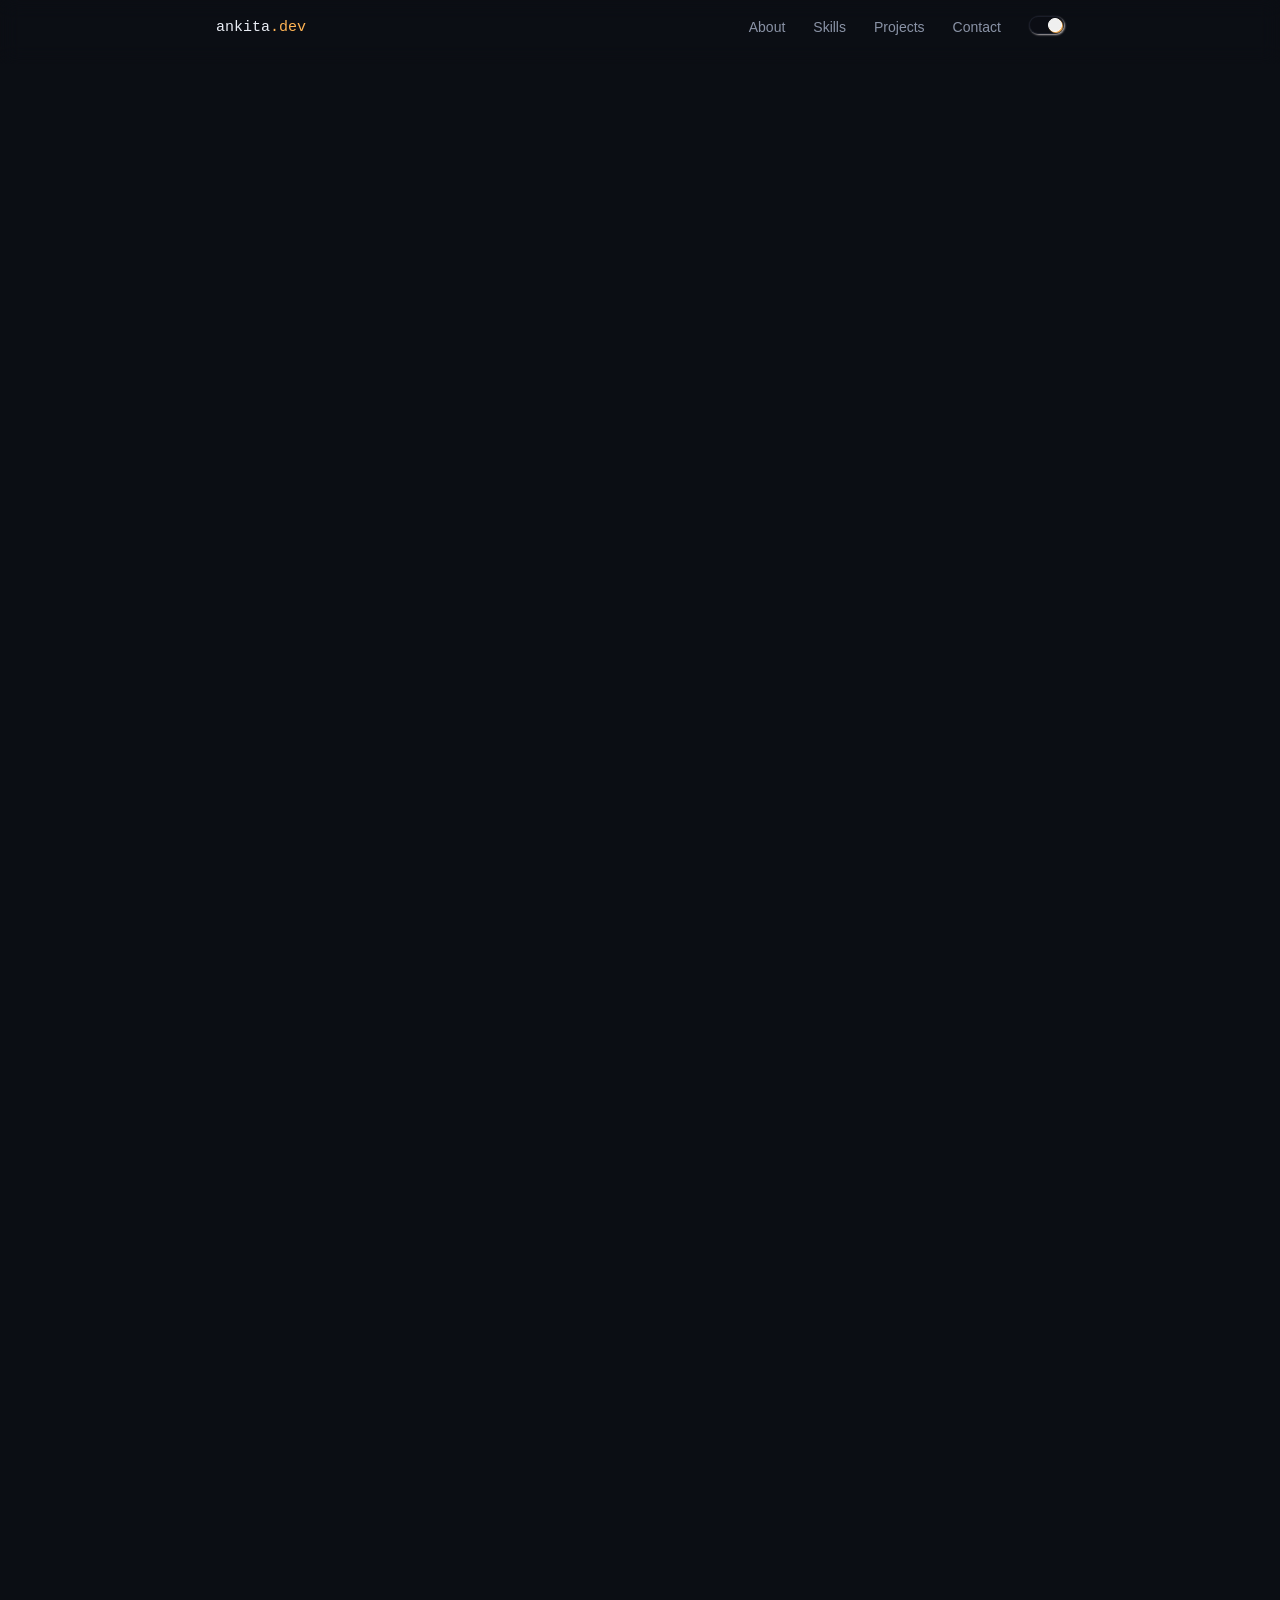
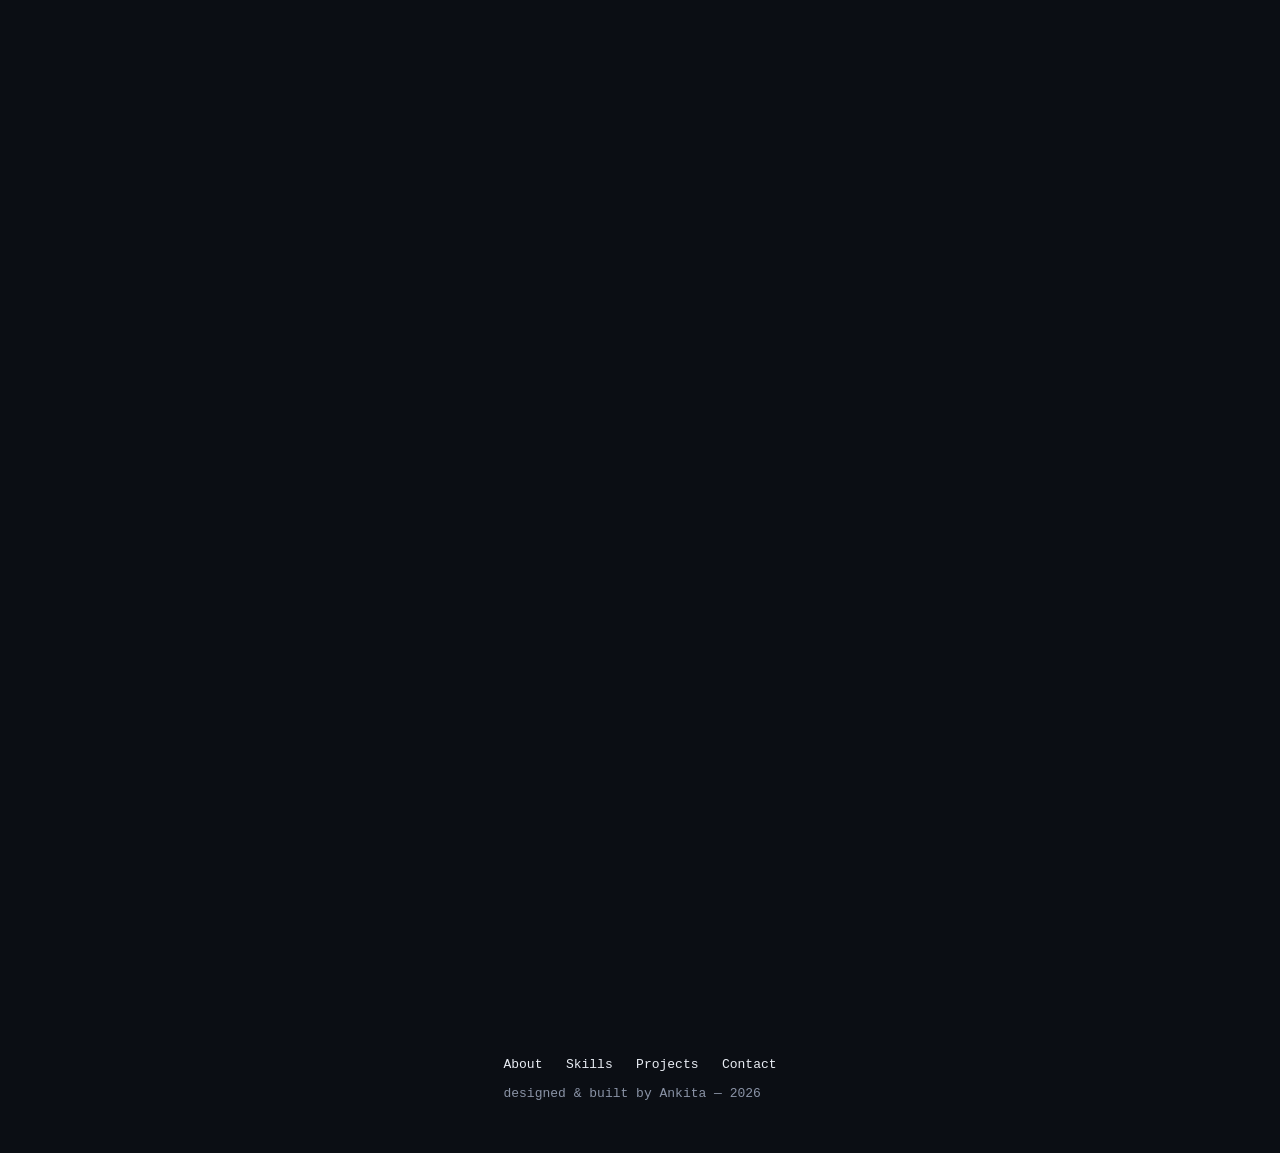
==== Portfolio-Website.html @ c70931b5 "portfolio website with form validation" ====
<!DOCTYPE html>
<html>
  <head>
    <title>portfolio</title>
    <link rel="stylesheet" href="https://cdnjs.cloudflare.com/ajax/libs/font-awesome/7.0.1/css/all.min.css" integrity="sha512-2SwdPD6INVrV/lHTZbO2nodKhrnDdJK9/kg2XD1r9uGqPo1cUbujc+IYdlYdEErWNu69gVcYgdxlmVmzTWnetw==" crossorigin="anonymous" referrerpolicy="no-referrer"/>
 <link rel="stylesheet" href="Portfolio-Website.css">
  </head>
  <body>
<!----Hamburger--->
  <nav id="navMenu">
  <h3>My Portfolio &nbsp;&nbsp;
    <span id="delete-Menu"> ✕</span></h3>
  <a href="#hero">Home</a>
  <a href="#about">About</a>
  <a href="#projects">Projects</a>
  <a href="#contact">Contact</a>
    </nav>
    
  <header id="home">
    <nav class="wrap">
     <div class="logo">
      <button id="menuBtn">☰</button>
       ankita<span>.dev</span></div>
     <div class=nav-links>
       <a href="#about"> About</a>
       <a href="#skills"> Skills</a>
       <a href="#projects"> Projects</a>
       <a href="#contact"> Contact</a>
       
       <div class="mode-change">
         <button id="mode-btn"></button>
       </div>
       
     </div>
    </nav>
  </header>
    <main>
      <section class="hero wrap reveal" style="border-top:none;" id="hero" >
      <div>
<div class="kicker">
<!--available for junior developer roles-->
</div>
<h1>Building my way into <em>web development</em>, one project at a time.
</h1>
<p class="lede">I'm Ankita — I write HTML, CSS and JavaScript, and I'm looking for my first role as a developer. Everything below is something I actually built.</p>
<div class="hero-cta">
  <a href="#projects" class="btn btn-primary"> See my project</a>
  <a href="#" class="btn btn-ghost btn-form"> 
    Get in touch</a>
</div>
  </div>  
  <div class="editor">
  <div class="editor-bar">
    <div class="dot r"></div>
    <div class="dot o"></div>
    <div class="dot g"></div>
    <div class="editor-title">about-me.js</div>
  </div>
  <div class="editor-body">
  <div> <span class="In">1</span> 
  <span class="const">const </span> developer = { </div>
    
<div> 
  <span class="In">2</span>&nbsp;&nbsp;
  name: <span class="info">"Ankita Thakur"</span>,
</div>
    
<div class="learn"><span class="In">3</span>&nbsp;&nbsp;
  learning: <span class="info">["HTML","CSS","JavaScript"]</span>,
</div>
    
<div> 
<span class="In">4</span>&nbsp;&nbsp;
  goal: <span class="info">"land a dev role"</span>,
</div>
    
<div> 
  <span class="In">5</span>  
<span class="comment">// built 3 projects so far,</span>
</div>
    
<div>
  <span class="In">6</span>
  <span class="ship">&nbsp;&nbsp;shipping</span>: 
  <span class="const">"true"</span>,
</div>
<div> <span class="In">7</span>  };
<span class="blink"></span></div>
  </div>
   </div>
      </section>
    
      <section id="about" class="reveal">
        <div class="wrap">
        <div class="section-head">
          <div>
        <span class="section-num">
        01</span>
          <h2>About</h2>
          </div>
    <div> <img src="photo-pro.jpg"></div>
        </div>
      <div class="about-info">
  <div class="p-conta">
<p>I'm learning web development because I want to turn <strong>ideas into things people can actually use </strong>  — a page, a tool, a small app. I taught myself the fundamentals and I'm now focused on building projects that prove I can ship real, working features.</p>
<p>I'm currently looking for a<strong> junior or entry-level developer role</strong> where I can keep learning while contributing to real work. I'm comfortable with the core front-end stack and I'm quick to pick up whatever a team needs next.</p>
  </div>
<div class="stat-list">
   <div class="stat"><b>3</b><br><span>Projects built and working</span>
   </div>
  <div class="stat"><b>HTML / CSS / JS / GitHub</b>
   <br> <span>Core stack right now</span>
  </div>
  <div class="stat"><b> Open to work</b> 
   <br> <span>Looking for my first developer role</span></div>
      </div>
    </div>
      </div>
      </section>
    <section id="skills" class="reveal">
      <div class="wrap">
      <div class="section-head">
        <span class="section-num">02</span>
        <h2>Skills</h2>
      </div>
      <div class="skill-row">
      <span class="pill on">HTML5</span>
      <span class="pill on">CSS3</span>
      <span class="pill on">JavaScript</span>
      <span class="pill">Responsive Design</span>
      <span class="pill">DOM Manipulation</span>
      <span class="pill">Git & GitHub</span>
      <span class="pill">Problem Solving</span>
      <span class="pill">UI Layout</span>
      </div>
      </div>
    </section>
    <section id="projects" class="reveal">
      <div class="wrap">
        <div class="section-head">
          <span class="section-num">03</span>
          <h2>Projects</h2>
        </div>
       
         <div class="project">
        <div class="project-index">01</div>
          <div>
           <h3><a href="Weather.html"> Weather app</a></h3>
          <p>A clean, fully working Weather app handling standard arithmetic with a responsive button layout.</p>
        <div class="tag-row">
         <span class="tag">HTML</span>
        <span class="tag">CSS</span>
        <span class="tag">JavaScript</span>
        </div>
          </div>
         </div>
       
          
          <div class="project">
        <div class="project-index">02</div>
         <div>
            <h3> <a src="Calculator.html"> Calculator</a></h3>
          <p>A clean, fully working calculator handling standard arithmetic with a responsive button layout.</p>
        <div class="tag-row">
         <span class="tag">HTML</span>
        <span class="tag">CSS</span>
        <span class="tag">JavaScript</span>
       </div>
         </div>
      </div>
    </section>
      <section id="contact" class="reveal">
        <div class="wrap">
          <div class="contact-box">
            <h3>Let's work together</h3>
            <p>I'm actively looking for a developer role. If you have an opportunity or just want to say hi, my inbox is open.</p>
           <div class="contact-links">
             <a href="#" class="btn btn-primary btn-form">Email me</a>
             <a href="https://github.com/ankitathakur92583-dev" target="_blank" class="btn btn-ghost"target="_blank" >GitHub</a>
             <a href="https://linkedin.com/in/tumhara-username" target="_blank" class="btn btn-ghost"> Linkdin </a>
           </div>
          </div>
        </div>
      </section>
      <footer>
        <div>
       <a href="#about"> About </a>&nbsp;
       <a href="#skills"> Skills </a>&nbsp;
       <a href="#projects"> Projects </a>&nbsp;
       <a href="#contact"> Contact </a>
       </div>
        <div class="wrap">designed &amp; built by Ankita — 2026 &nbsp;
    <i class="fa-brands fa-square-facebook"></i>
    <i class="fa-brands fa-square-instagram"></i>
    
        </div>
      </footer>
      
  <!----------Contact Form----------->   
      
 <div class="contact-form">
   <h1>Protfolio Contact Page</h1>
   <p>Thank you for contacting me, I would like to get to know more about<br> you in the interest of our possible partnership.</p>
 
   <form id="contactForm" action="https://formspree.io/f/mgavwner" method="POST">
  
     <div>
  <label>Enter Name:</label>
  <input type="text" id="name" placeholder="Your Name" name="name">
  <span class="error" id="nameError">Please</span>
  </div>

    <div>
    <label>Enter Email:</label>
  <input type="email" id="email" placeholder="Your Email" name="email">
  <span class="error" id="emailError">Ee</span>
    </div>
  <div>
    <label class="mass-label">Enter Message:</label> 
  <textarea id="message" placeholder="Your Message" maxlength="150" name="massage"></textarea>
    <span id="mass-length">150</span>
    <span class="error" id="messageError">pp</span>
  </div>
     
<div>
  <button type="button" id="sumbit">Send Massage</button>
  <br><div id="form-foot">ankitathakur92583@gmail.com 
    <i class="fa-brands fa-square-facebook"></i>
    <i class="fa-brands fa-square-instagram"></i>
    <i class="fa-brands fa-square-linkedin"></i>
    </div>
</div>
   </form>
 </div>
      <div id="contact-popup">
        <div id="container">
          <span>
            <i class="fa-solid fa-check"></i>
          </span>
          <h2>Thank You</h2>
          <p>You details has been successfully submitted. Thanks</p>
          <button id="ok-pop">Ok</button>
        </div>
      </div>
    </main>
    <script src="Portfolio-Website.js"> </script>
  </body>
</html>
---- Portfolio-Website.css ----
:root{
    --bg: #0B0E14;
    --surface: #12161f1f;
    --surface-2: #171C27;
    --border: #232938a1;
    --text: #E9EDF4;
    --muted: #8A93A6;
    --amber: #FFB454;
    --mint: #0cb572;
    --max: 880px;
   }
   *{box-sizing:border-box; padding: 0; margin: 0;}

   html{scroll-behavior: smooth;
       scroll-padding-top: 70px;}

   body{
     background: var(--bg);
       color: var(--text);
       font-family:'Inter', sans-serif;
       line-height:1.6;
    -webkit-font-smoothing:antialiased;}

  ::selection{ background:var(--amber); color:#0B0E14; }

   body::after {
     content: "";
     position: fixed;
     top: 0;
     left: 0;
     width: 100%;
     height: 100%;
     pointer-events:none;
     background: rgba(0,0,0,0.5);
     display: none;
     z-index: 99;
}

body.show-overlay::after {
  display: block;
}
  a{ color:inherit; text-decoration:none; 
     -webkit-tap-highlight-color: transparent; }

  .wrap{
    max-width:var(--max);
    margin:0 auto;
    padding:0 28px;
  }

   header{
    position:sticky; top:0; z-index:50;
    background: var(--surface);
    backdrop-filter: blur(10px);
    
    }
:focus-visible{
    outline: 2px solid var(--amber);
    outline-offset: 3px;
  }

  @media (prefers-reduced-motion: reduce){
    *{ animation-duration:0.01ms !important; animation-iteration-count:1 !important; transition-duration:0.01ms !important; }
  }
code, .mono{ font-family:'JetBrains Mono', monospace;}
/*---------------nav----------------*/
  
   nav.wrap{ 
     display: flex; 
     justify-content: space-between;          padding: 1rem;
     height:64px;
   }
   .logo{
     font-family: 'JetBrains Mono', monospace;
     font-size: 15px;
   }
   .logo span{
     color: var(--amber);
   }
   .nav-links{
     display: flex;
     gap: 28px;
   }
   .nav-links a{
     display: none;
     font-size: 14px;
     color: var(--muted); 
     transition:color .2s ease;
   }
   .nav-links a:hover{color:var(--text);}

  /*---- scroll-animation -----*/
   .reveal {
    opacity: 0;
    transform: translateY(50px);
    transition: all 0.8s ease;
}

.reveal.show {
    opacity: 1;
    transform: translate(0);
}
   
/* --- Hamburger ---*/
   #menuBtn{
     border: none;
     background: none;
     color: var(--text);
     padding: 3px;
     font-size: 20px;
     margin-left: -13px;
   }
#navMenu {
    display: none;
    position: fixed;
    width: 13rem;
    top: 60px;
    left: 1px;
    padding: 20px;
    background: var(--amber);
    flex-direction: column;
    gap: 15px;
    z-index: 100;
}

#navMenu.show {
    display: flex;
  flex-direction: column;
  animation : slide 0.4s ;
}
  @keyframes slide{
  from{transform: translateX(-70px);}
  to{transform: translateX(1px);}
  }
   
   #delete-Menu{
     position: absolute;
     left:  11.5rem;
     top: 0.2rem;
     padding: 0;
   }
   
h1,h2,h3{ font-family:'Space Grotesk', sans-serif;}
   /* mode dark light*/
    .mode-change{ 
     border: 1px solid var(--border);
     background : var(--surface);
     height: 16px;
     width: 2.2rem;
     padding: 8px 0;
     border-radius: 1rem;
     box-shadow: 1px 1px 2px #d5d0d0d1;
   }
   #mode-btn{
     border: 1px solid white;
     padding: 6px;
     border-radius: 50%;
     margin-left: 56%;
     position: relative;
     bottom: 18px;
     box-shadow: 1px 1px 1px  var(--amber);
     
   }
   
/*------------hero section-----------*/
.hero{padding: 0.8rem;}
   
.kicker{
  width: 23rem;
  height: 2rem;
font-family:'JetBrains Mono', monospace;-size:13px;
    color:var(--mint);
    margin-bottom:18px;
    display:flex; align-items:center;     gap:10px;
  font-size: 15px;
}

.kicker::before{
content: '';
width:8px; height:8px; border-radius:50%;
background:var(--mint);
box-shadow:0 0 0 3px rgba(110,231,183,0.15);
}
.hero h1{
    font-size: 39px;
    font-weight:700;
    line-height:1.08;
    letter-spacing:-0.01em;
    margin-bottom:20px;
    line-height: 45px;
}
 .hero em{
   color:var(--amber);
   font-style:normal
 }

p.lede{
    color:var(--muted);
    font-size: 17px;
    max-width:46ch;
    margin-bottom:32px;
}
   
.hero-cta{
  margin-top: 1rem;
  display: flex;
  gap: 14px;
  flex-wrap:wrap;
}
.btn{
  display:inline-flex; align-items:center;
  text-decoration: none;
    padding:12px 22px;
    border-radius:8px;
    font-size:14px;
    font-weight:600;
    transition:transform .15s ease, background .15s ease, border-color .15s ease;
} 
.btn-primary{
background:var(--amber);
color:#1A1206;
    }
.btn-primary:hover{ transform:translateY(-2px); background:#ffc169; }
  .btn-ghost{
    border:1px solid var(--border);
  }
  .btn-ghost:hover{ border-color:var(--muted); transform:translateY(-2px); }
   
/* code window*/ 
   
.editor{
    background:var(--surface);
    
    border-radius:10px;
    overflow:hidden;
   /* box-shadow:0 20px 60px -20px rgba(0,0,0,0.4);*/
  margin-top: 3rem;
}
.editor-bar{
  border-bottom: 1px solid var(--border);
  display: flex;
  gap: 10px;
  padding: 1rem;
  margin: 0 1rem;
}
.editor-title{
 margin-left:8px;
font-family:'JetBrains Mono', monospace;
    font-size:12px;
    color:var(--muted);
}
.dot{ width:10px; height:10px; border-radius:50%; margin-top: 0.5rem;}
   
  .dot.r{ background:#FF5F56;}
  .dot.o{ background:#FFBD2E; }
  .dot.g{ background:#27C93F; }

   .editor-body{
     padding:22px 20px;
    font-family:'JetBrains Mono', monospace;
    font-size:13.5px;
    line-height:1.9;
   }
   .In{
     color: #4B5468;
   }
   .learn{white-space: nowrap;}
   .const{color: #f25c76;}
   .info{ color: var(--mint); }
   .ship{color: #82AAFF;}
   .comment{color: #5B6577;}
   .blink{
     background: var(--amber);
     padding: 2px 5px;
     animation: blinks 1s step-end infinite;
   }
   @keyframes blinks{50%{opacity:0;}}

   /*----------Section-Shell ----------*/
  /*section{ 
     border-top:1px solid var(--border);
   }*/
     .section-num{
    font-family:'JetBrains Mono', monospace;
    color:var(--muted);
    font-size:14px;
     }
   .section-head h2{ font-size:28px; }
    /*------About-section------*/
   
   #about{
     margin: 4rem 0.7rem 4rem 0.7rem;
     padding: 4rem 0 4rem 0;
   }
   img{
     border: 1px solid #ffffff3a;
     height: 10rem;
     width: 9rem;
     position: relative;
     left: 5rem;
     bottom: 3rem;
     border-radius: 1rem;
   }
   .section-head{
    display:flex;
    align-items: top;
    gap:14px;
    margin-bottom:36px;
   }
   .section-head h2{
     width: 20%;
     display: inline;
     font-size: 30px;
   }
   
   .about-info p{ color:var(--muted); margin-bottom:16px; font-size:15.5px; }
  .about-info p strong{ color:var(--amber); font-weight:600; }
  .p-conta{margin-bottom: 3rem;}
  .stat-list{ display:flex; flex-direction:column; gap:18px; }
 
   .stat{
    border-left: 2px solid var(--border);
    
    padding-left: 0.5rem;
    height: 4rem;
   }
   .stat b{
     color : var(--amber);
     font-size: 25px;
     white-space: nowrap;
   }
   .stat span{color: var(--muted);}

   /*--------Skills-Section--------*/

   #skills{ 
     padding-top: 3rem;
     padding-bottom: 3rem;
     margin: 1rem; 
   }
   .skill-row{
    display:flex; flex-wrap:wrap; gap:10px;}
   
   .pill{
    font-family:'JetBrains Mono', monospace;
    font-size:13px;
    padding:8px 14px;
    border:1px solid var(--border);
    border-radius:20px;
    background:var(--surface);}
   
   .pill.on{ border-color:var(--mint); color:var(--mint); }

   /*----------Project section-------*/
   .project-index{
     font-family:'JetBrains Mono', monospace;
    color:var(--muted);
    font-size:14px;
   }
   #projects{
     margin: 1rem;
     margin-top: 4rem;
     padding-top: 2rem;
     margin-bottom: 4rem;
   }
   .project{ 
    grid-template-columns:1fr; 
    gap:8px; 
    margin-bottom: 2rem;
    
   }
   
   .project h3{ font-size:20px; margin-bottom:8px; }
  .project p{ color:var(--muted); font-size:15px; max-width:60ch; margin-bottom:14px; }
  .tag-row{ display:flex; gap:10px; flex-wrap:wrap; }
  .tag{
    font-family:'JetBrains Mono', monospace;
    font-size:12px;
    color:var(--muted);
    border:1px solid var(--border);
    padding:4px 10px;
    border-radius:6px;
  }
  /*----------Contact-----------*/
   
   .contact-box{
     background: var(--surface);
     padding: 3rem;
     text-align: center;
     border-radius: 0.5rem;
     margin-top: 4rem;
   }
   .contact-box h3{
     font-size:30px; margin-bottom:14px;
    font-family:'JetBrains Mono', monospace;
   }
   .contact-box p{ color:var(--muted); margin-bottom:28px; max-width:50ch; margin-left:auto; margin-right:auto; }
  .contact-links{ display:flex; justify-content:center; gap:14px; flex-wrap:wrap; }

    /*-----------footer----------*/
footer{
    padding:32px 0 48px;
   margin-top: 1rem;
    text-align:center;
    font-size:13px;
    font-family:'JetBrains Mono', monospace;
}
 footer .wrap{color:var(--muted); margin-top: 0.5rem;}

/*-------Cintac-Form--------*/
   .contact-form{
     display: none;
     border: 1px solid var(--border);
     border-radius: 0.5rem;
     color: var(--amber);
     position: fixed;
     top: 8rem;
     background: white;
     margin: 1rem;
     padding: 1rem;
     z-index: 100;
     animation: pop 1s ease-in-out; 
   }
   @keyframes pop{
     0%{transform: scale(0.8)}
     50%{transform: scale(1)}
     100%{transform: scale(1)}
   }
   .contact-form h1{
     text-align: center;
     font-family: Sans-Serif;
   }
   .contact-form p{
     color: var(--muted);
     line-height: 15px;
     font-size: 11px;
   }
   .contact-form  label{
    font-weight: bold;
     margin: 1rem;
    
   }
   #name{
    outline: none;
    padding: 0.5rem;
    margin-top: 2rem;
   }
   #email{
     outline: none;
     margin-top: 1rem;
     padding: 0.5rem;
   }
   .error{
     visibility: hidden;
     font-family: "Helvetica Neue", Arial, sans-serif; 
     color: #e74c3c;
     font-weight: bold;
     font-size: 10px;
     margin-left: 8rem;
     margin-top: 1px;
     height: 1rem;
   }
   #message{
     position: relative;
     outline: none;
     margin-top: 1rem;
     padding: 1rem;
     left: -1rem;
   }
   #mass-length{
     position: absolute;
     top: 20.6rem;
     left: 19.5rem;
     font-size: 12px;
     color: var(--muted);
   }
   .mass-label{
    position: relative;
     top: -3rem;
     margin-right: 0;
     font-size: 15px;
   }
   #sumbit{
     border: 1px solid white;
     border-radius: 0.5rem;
     padding: 1rem 2.5rem;
     margin: 2rem;
     font-weight: bold;
     font-size: 1rem;
     margin-left: 5rem;
     margin-top: 0rem;
     background: var(--amber);
     text-shadow: 1px 2px 2px white;
     font-family: Fantasy;
   }
   #sumbit:hover{animation: pop 1s ease-in-out;}
   
   #form-foot{
     color: var(--muted);
     font-size: 10px;
     text-align: end;
     margin-top: -1rem;
   }
      /* Popup*/
   #contact-popup{
     display: none;
     border: 1px solid var(--border);
     background: white;
     top: 14rem;
     position: absolute;
     color: var(--amber);
     margin: 2rem;
     text-align: center;
     border-radius: 0.5rem;
     animation: pop 1s ease-in-out;
     z-index: 100;
   }
   #container{padding: 1rem;}
   #container span{
     background: var(--mint);
     padding: 1rem;
     border-radius: 50%;
     font-size: 3rem;
     color: white;
     position: relative;
     top: -2rem;
   }
   #container h2{
     font-weight: bold;
   }
   #container p{color: var(--muted); }
   
   #container button{
     border: 1px solid white;
     background: var(--mint);
    padding: 0.6rem 7rem;
     margin: 1rem;
     font-size: 1.2rem;
     font-weight: bold;
     color: white;
   }
   @media(min-width:1024px){
     
     body{align-items:center;}
     .hero{
    padding:96px 0 88px;
    display:grid;
    grid-template-columns: 1.1fr 0.9fr;
    gap:48px;
    align-items:center;
     }
     .nav-links a{display: flex;}
     .about-info{
    display:grid;
    grid-template-columns: 1fr 1fr;
    gap:40px;
  }
   .project{
    display:grid;
    grid-template-columns: 90px 1fr;
    gap:24px;
    padding:28px 0;
  }
     #menuBtn{display: none;}
     
     .contact-form{
       width: 25rem;
       left: 35rem;
       top: 4rem;
     }
     #contact-popup{left: 35rem;}
     
   }
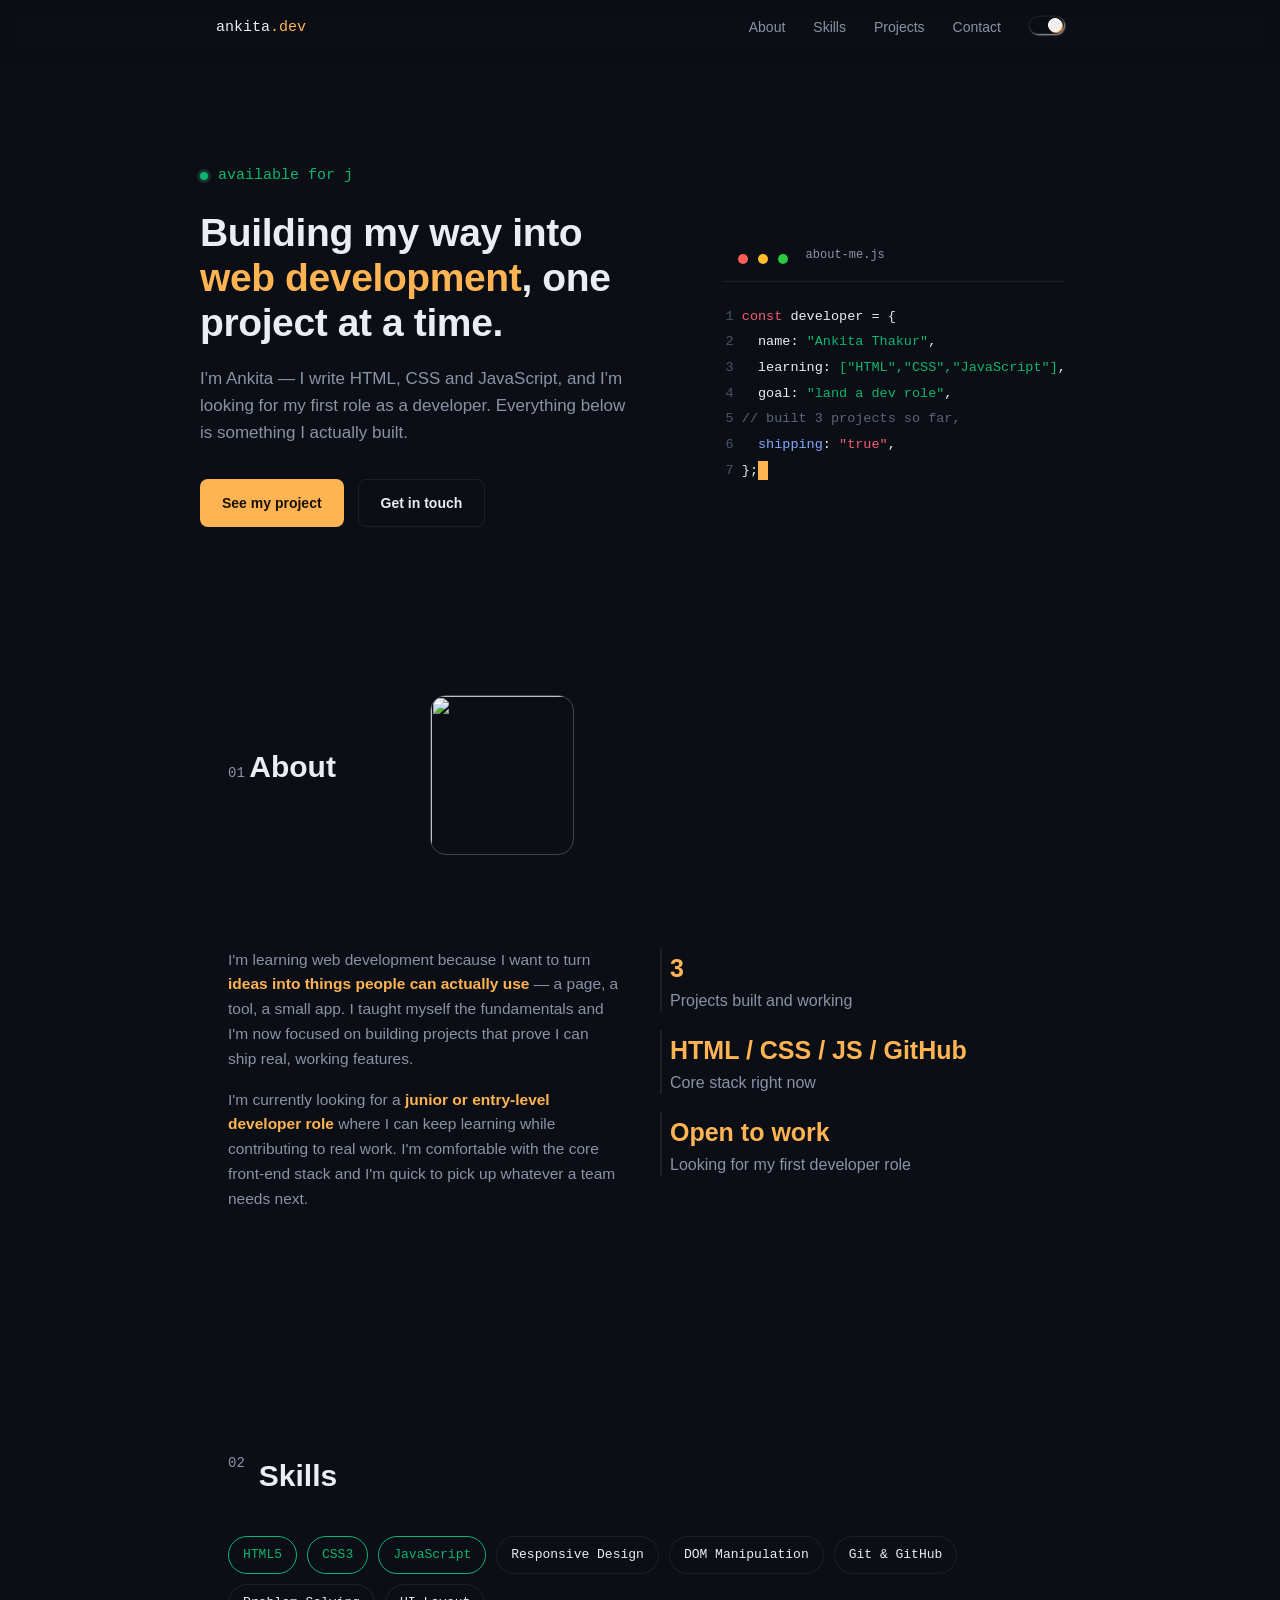
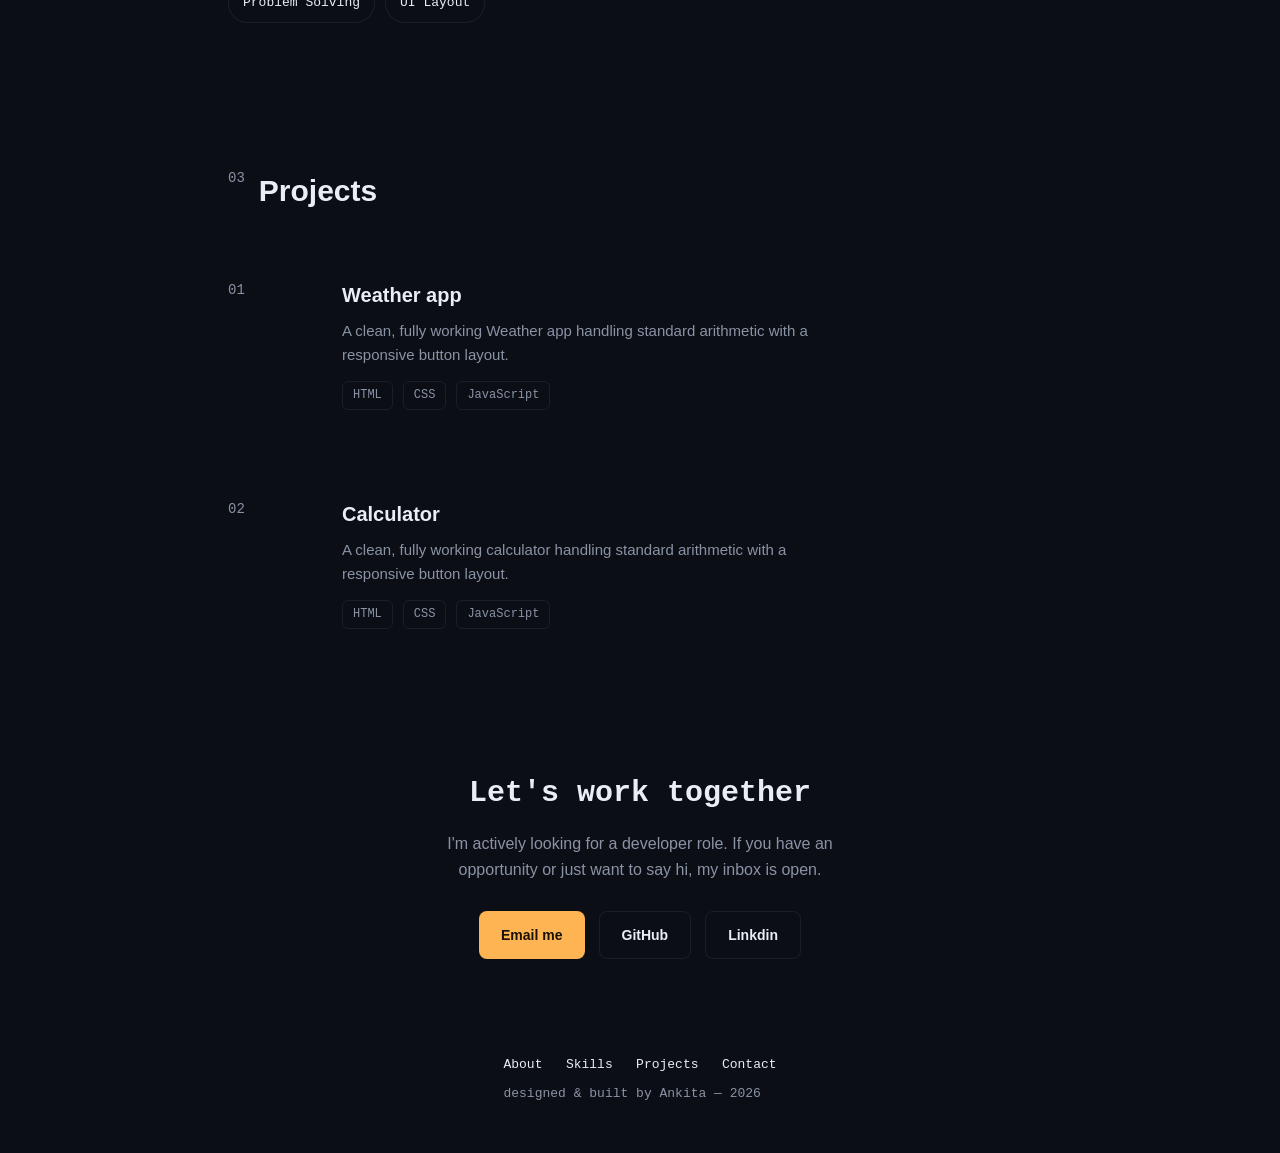
==== commit 32fdb527: "portfolio website" ====
--- a/Portfolio-Website.html
+++ b/Portfolio-Website.html
@@ -243,6 +243,6 @@
         </div>
       </div>
     </main>
-    <script src="Portfolio-Website.js"> </script>
+    <script src="portfolio-Website.js"> </script>
   </body>
 </html>
